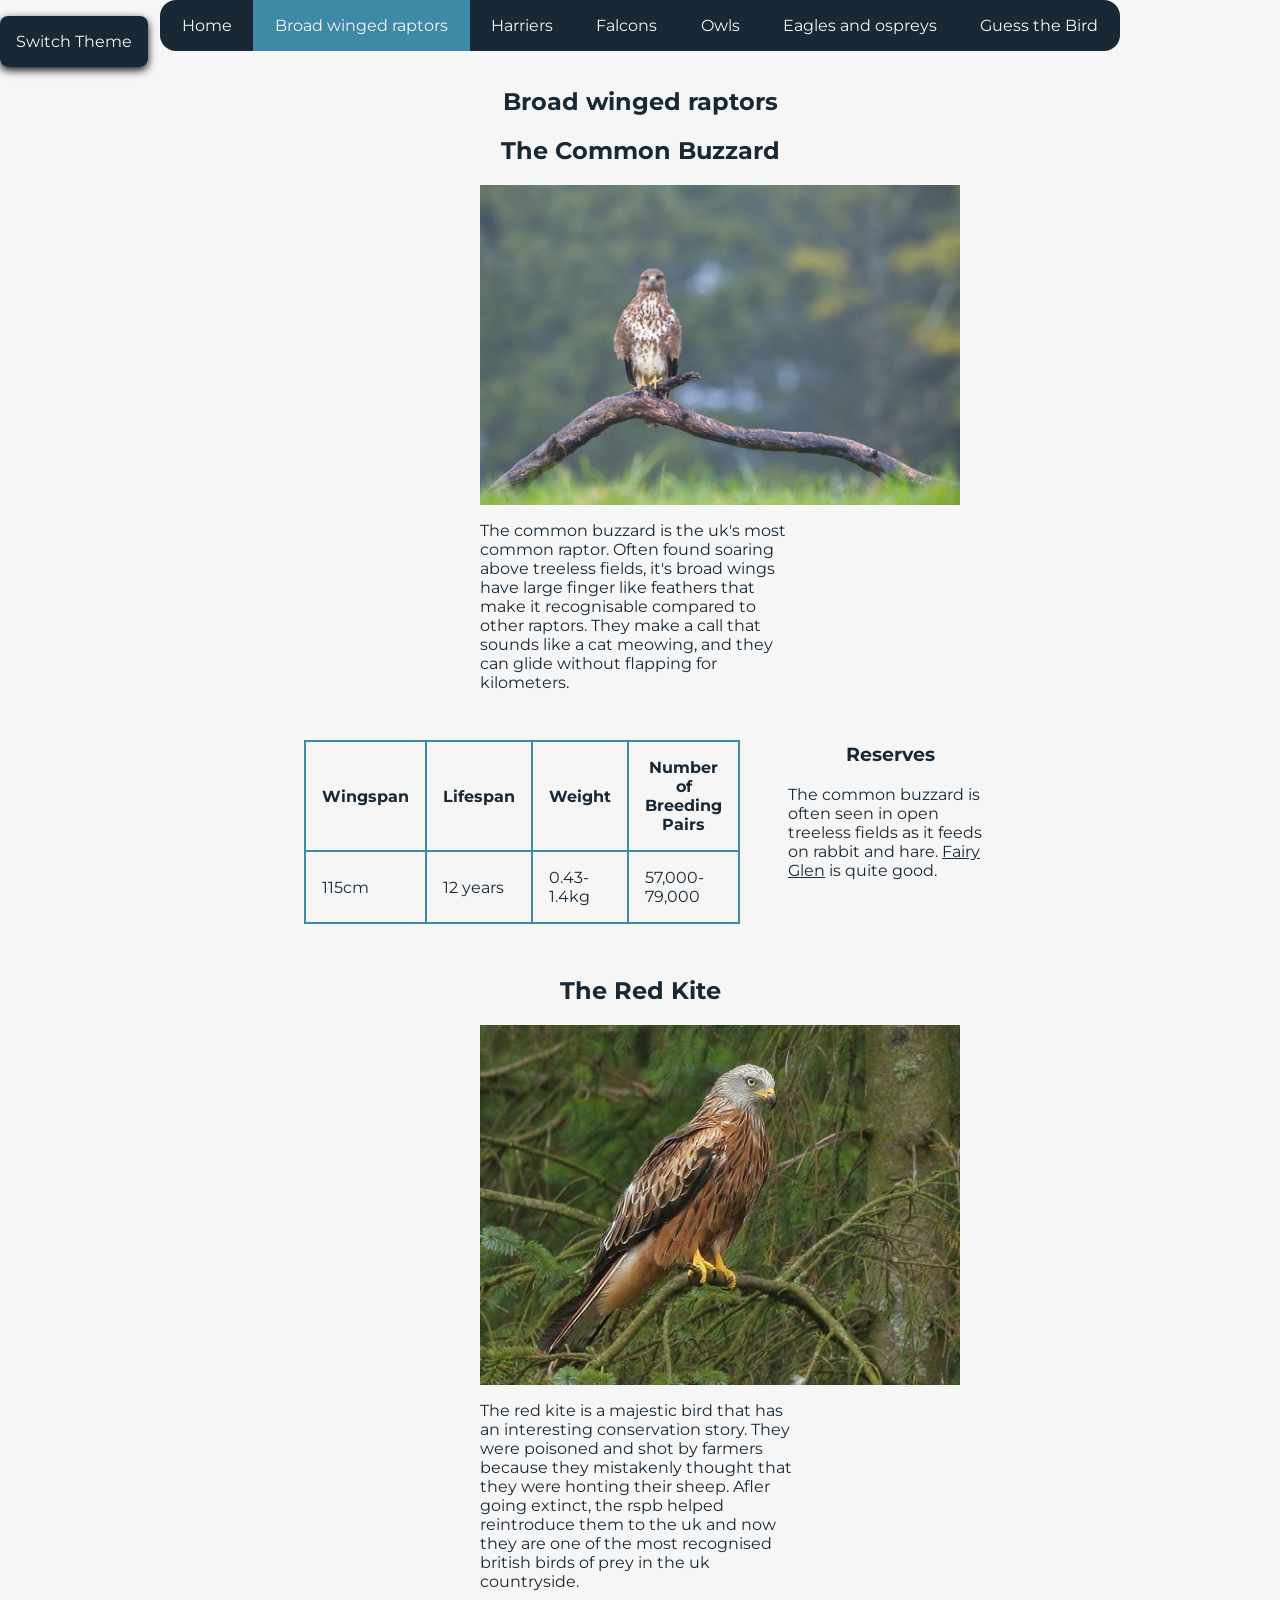
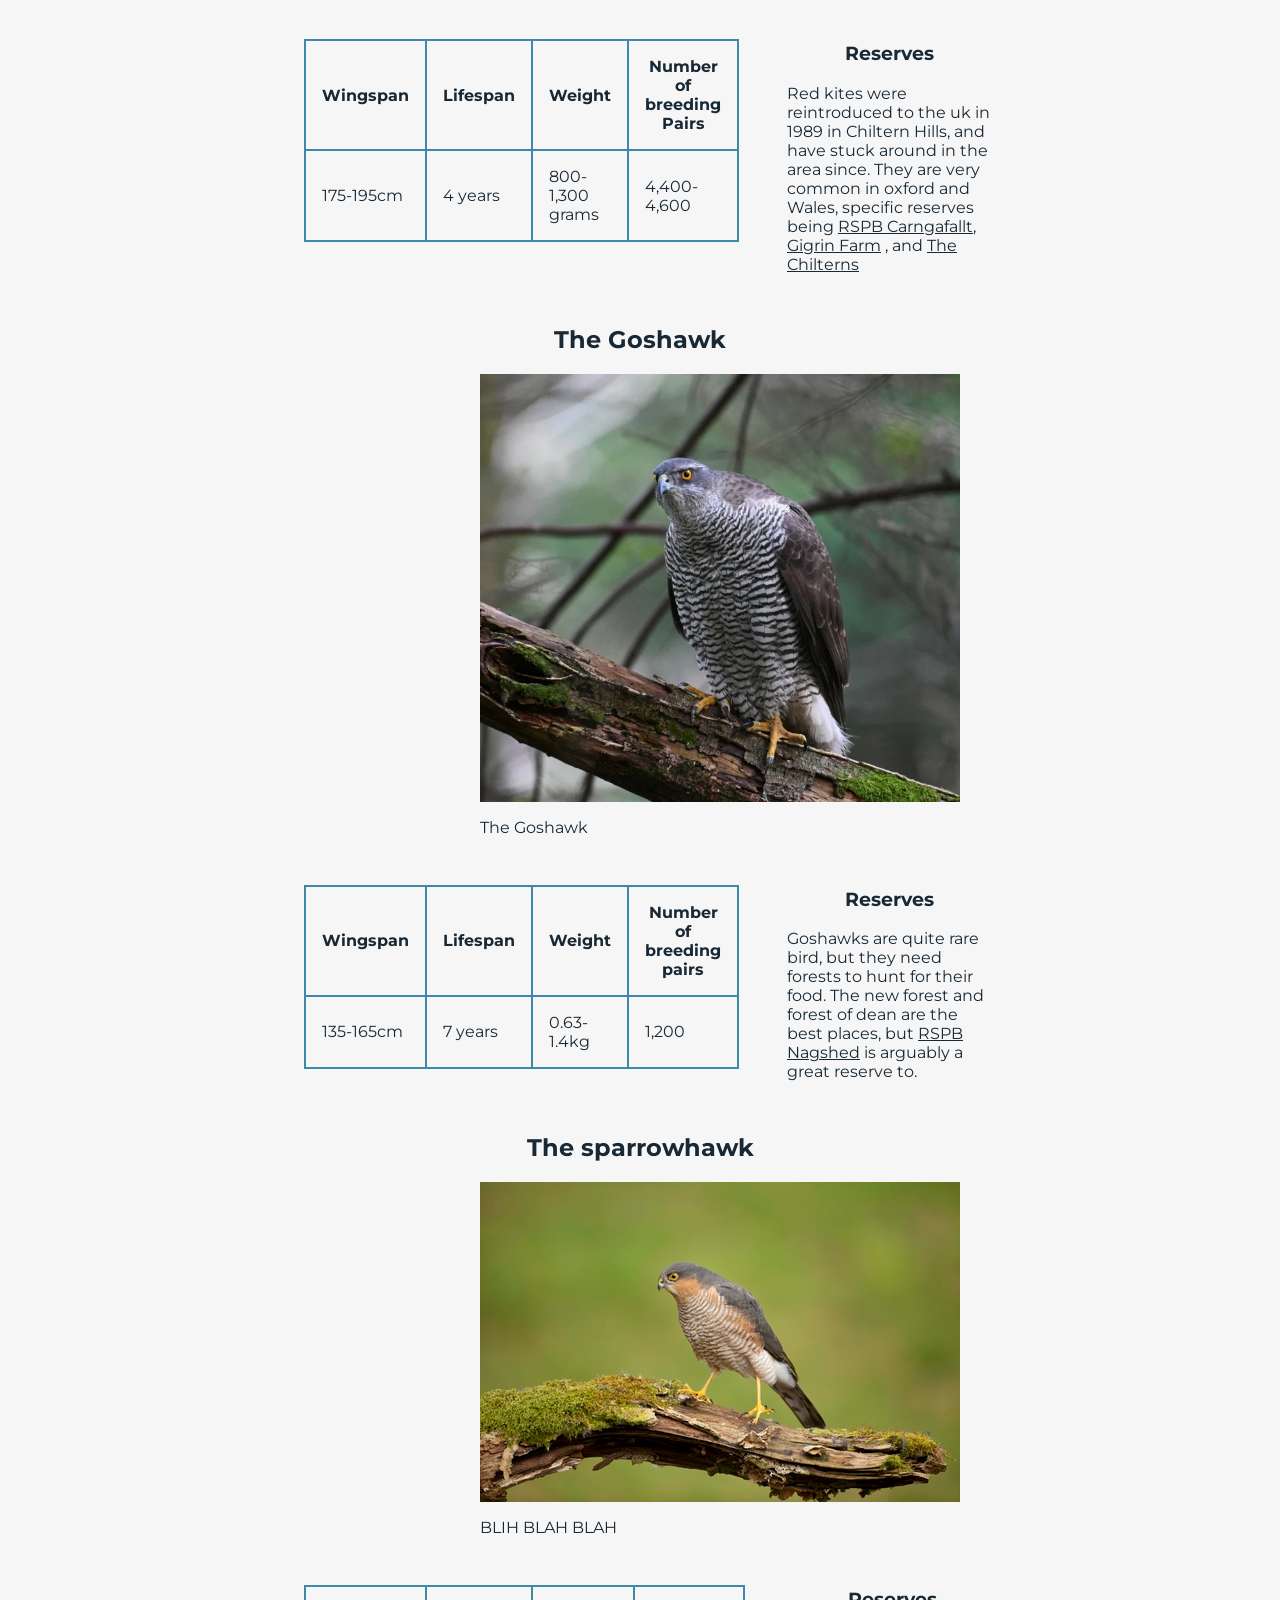
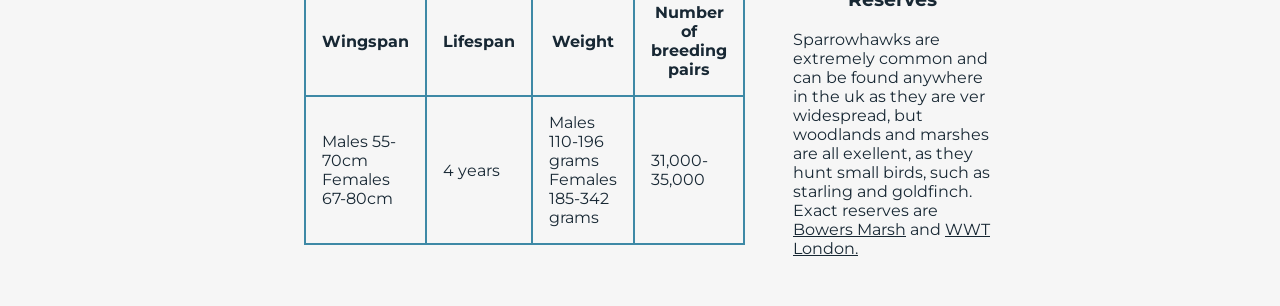
==== buzzards-and-hawks.html @ 65087726 "Add files via upload I have uploaded my entire website" ====
<!DOCTYPE html>
<html>
    <head>
        <link href="main.css" rel="stylesheet" />
        <link href='https://fonts.googleapis.com/css?family=Montserrat' rel='stylesheet'>
        <title>
            UK Birds Of Prey - Broad Winged Raptors
        </title>
	<script src="script.js" defer></script>
    </head>
    <body>
      <a href="#" id="theme-toggle">Switch Theme</a>
        <section class="navbar">
            <ul>
                <li><a href="index.html">Home</a></li>
                <li><a class="active" href="Buzzards-and-Hawks.html">Broad winged raptors</a></li>
                <li><a href="harriers.html">Harriers</a></li>
                <li><a href="falcons.html">Falcons</a></li>
                <li><a href="owls.html">Owls</a></li>
                <li><a href="eagles.html">Eagles and ospreys</a></li>
                <li><a href="game.html">Guess the Bird</a></li>
            </ul>
        </section>
        <section class="bird">
            <h1>
                Broad winged raptors
            </h1>
            <section class="buzzard">
                <h2>
                The Common Buzzard
                </h2>
                <section class="headline">
                    <img src="Buzzard2.jpg">
                    <p class="d_buzzard">
                        The common buzzard is the uk's most common raptor. Often found soaring above treeless
                        fields, it's broad wings have  large finger like feathers that make it recognisable compared to other raptors.
                        They make a call that sounds like a cat meowing, and they can glide without flapping for kilometers.
                    </p>
                </section>
                <section class="together">
                   <section class="stats">
                    <table class="s_buzzard">
                            <tr>
                                <th>
                                    Wingspan
                                </th>
                                <th>
                                    Lifespan
                                </th>
                                <th>
                                    Weight
                                </th>
                                <th>
                                    Number of Breeding Pairs
                                </th>
                            </tr>
                            <tr>
                               	<td>
                                   	115cm
                                </td>
                                <td>
                                   	12 years
                                </td>
                                <td>
                                   	0.43-1.4kg
                                </td>
                                <td>
                                   	57,000-79,000
                                </td>
                            </tr>
                        </table>
                    </section>
                    <section class="reserves">
                        <h3>
                            Reserves
                        </h3>
                        <p class="r_buzzard">
                            The common buzzard is often seen in open treeless fields as it feeds
                            on rabbit and hare.
                            <a href="https://www.rspb.org.uk/days-out/reserves/fairy-glen">Fairy Glen</a> is quite good.
                        </p>
                    </section>
                </section>
            </section>
            <section class="kite">
                <h2>
                    The Red Kite
                </h2>
                <section class="headline">
                    <img src="kite.jpg">
                    <p class="d_kite">
                        The red kite is a majestic bird that has an interesting conservation story. They were poisoned and shot by farmers because they mistakenly thought
                        that they were honting their sheep. Afler going extinct, the rspb helped reintroduce them to the uk and now they are one of the most recognised
                        british birds of prey in the uk countryside.
                    </p>
                </section>
                <section class="together">
                    <Section class="stats">
                            <table class=""s_kite">
                            <tr>
                                <th>
                                    Wingspan
                                </th>
                                <th>
                                    Lifespan
                                </th>
                                <th>
                                    Weight
                                </th>
                                <th>
                                    Number of breeding Pairs
                                </th>
                            </tr>
                            <tr>
                                <td>
                                    175-195cm
                                </td>
                                <td>
                                    4 years
                                </td>
                                <td>
                                    800-1,300 grams
                                </td>
                                <td>
                                    4,400-4,600
                                </td>
                            </tr>
                        </table>
                    </section>
                    <section class="reserves">
                        <h3>
                            Reserves
                        </h3>
                        <p class="r_kite">
                            Red kites were reintroduced to the uk in 1989 in Chiltern Hills, and have stuck around in the area since.
                            They are very common in oxford and Wales, specific reserves being
                            <a href="https://www.rspb.org.uk/days-out/reserves/carngafallt">RSPB Carngafallt</a>,
                            <a href="https://www.gigrin.co.uk/">Gigrin Farm</a>
                            , and <a href="https://www.chilterns.org.uk/">The Chilterns</a>
                        </p>
                    </section>
                </section>
            </section>
            <section class="goshawk">
                <h2>
                    The Goshawk
                </h2>
                <section class="headline">
                    <img src="gosh.jpg">
                    <p class="d_goshawk">
                        The Goshawk
                    </p>
                </section>
                <section class="together">
                    <section class="stats">
                        <table class="s_goshawk">
                            <tr>
                                <th>
                                    Wingspan
                                </th>
                                <th>
                                    Lifespan
                                </th>
                                <th>
                                    Weight
                                </th>
                                <th>
                                    Number of breeding pairs
                                </th>
                            </tr>
                            <tr>
                                <td>
                                    135-165cm
                                </td>
                                <td>
                                    7 years
                                </td>
                                <td>
                                    0.63-1.4kg
                                </td>
                                <td>
                                    1,200
                                </td>
                            </tr>
                        </table>
                    </section>
                    <section class="reserves">
                        <h3>
                            Reserves
                        </h3>
                        <p class="r_goshawk">
                            Goshawks are quite rare bird, but they need forests to hunt for their food. The new forest and forest of dean
                            are the best places, but <a href="https://www.rspb.org.uk/days-out/reserves/nagshead">RSPB Nagshed</a>
                            is arguably a great reserve to.
                        </p>
                    </section>
                </section>
            </section>
            <section class="sparrow">
                <h2>
                    The sparrowhawk
                </h2>
                <section class="headline">
                    <img src="sparrow.jpg">
                    <p class="d_sparrow">
                        BLIH BLAH BLAH
                    </p>
                </section>
                <section class="together">
                    <section class="stats">
                        <table class="s_sparrow">
                            <tr>
                                <th>
                                    Wingspan
                                </th>
                                <th>
                                    Lifespan
                                </th>
                                <th>
                                    Weight
                                </th>
                                <th>
                                    Number of breeding pairs
                                </th>
                            </tr>
                            <tr>
                                <td>
                                    Males 55-70cm  Females 67-80cm
                                </td>
                                <td>
                                4 years
                                </td>
                                <td>
                                    Males 110-196 grams  Females 185-342 grams
                                </td>
                                <td>
                                    31,000-35,000
                                </td>
                            </tr>
                        </table>
                    </section>
                    <section class="reserves">
                        <h3>
                            Reserves
                        </h3>
                        <p class="r_sparrow">
                            Sparrowhawks are extremely common and can be found anywhere in the uk as they are ver widespread, but woodlands
                            and marshes are all exellent, as they hunt small birds, such as starling and goldfinch. Exact reserves are
                            <a href="https://www.rspb.org.uk/days-out/reserves/bowers-marsh">Bowers Marsh</a> and
                            <a href="https://www.wwt.org.uk/wetland-centres/london">WWT London.</a>
                        </p>
                    </section>
                </section>
            </section>
        </section>
    </body>
</html>
---- main.css ----
:root {
    --theme-ink: #182834;
    --theme-paper: #f6f6f6;
    --theme-paper-alt: #efefef;
    --theme-accent: #3e89a6;
    --theme-contrast-bg: #111111;
}

body.dark-mode {
    --theme-ink: #f6f6f6;
    --theme-paper: #182834;
    --theme-paper-alt: #111111;
    --theme-accent: #3e89a6;
    --theme-contrast-bg: #d9d9d9;
}

body, a {
    color: var(--tc);
    background-color: var(--bc);
}
section:not(.navbar) {
    background-color: var(--bc);
}
:root {
    & section.transparent,
    & section.navbar,
    & section.navbar>ul {
        --tc: var(--theme-ink);
        --bc: transparent;
    }

    & section.lightest,
    & section.links img {
        --tc: var(--theme-ink);
        --bc: var(--theme-paper-alt);
    }

    & section.light,
    body {
        --tc: var(--theme-ink);
        --bc: var(--theme-paper);
    }

    & section.lightmedium,
    & a.active {
        --tc: var(--theme-paper);
        --bc: var(--theme-accent);
    }

    & section.darkmedium {
        --tc: var(--theme-ink);
        --bc: var(--theme-accent);
    }

    & section.dark,
    & ul li a {
        --tc: var(--theme-paper);
        --bc: var(--theme-ink);
    }

    & section.darkest,
    & ul li a:hover:not(.active) {
        --tc: var(--theme-paper);
        --bc: var(--theme-contrast-bg);
    }

}

#theme-toggle {
    position: fixed
    top: 0.5em;
    padding: 1em 1em;
    background-color: var(--theme-ink);
    color: var(--theme-paper);
    text-decoration: none;
    border-radius: 0.5em;
    box-shadow: 0 0.2em 0.5em var(--theme-contrast-bg);
}

body {
    font-family: "Montserrat", sans-serif;
}
body {
    margin: 0;
    padding: 0;
}
h1,
h2,
h3,
h4,
h5,
h6 {
    text-align: center;
}
ul {
    list-style-type: none;
    margin: 0;
    padding: 0;
    display: flex;
}

ul li {
    flex: auto;
}

ul li:first-child a {
    border-radius: 1em 0 0 1em;
}

ul li:last-child a {
    border-radius: 0 1em 1em 0;
}

ul li a {
    display: block;
    text-align: center;
    padding: 1em;
    text-decoration: none;
}
body {
    padding-top: 2em;
}
section.bird {
    padding: 1em;
    margin-left: 20%;
    margin-right: 20%;
}
section.bird td,
section.bird th {
	padding: 1em;
	border: solid 2px var(--theme-accent);
}

section.home_image {
    margin-bottom: 4em;
}


section.links {
    margin-top: 4em;
    padding: 1em;
}

section.links -img {
    justify-content: center;
    align-items: center;
    display: flex;
    padding-top: 20%;
}
section.links img {
    transition: transform 0.2s;
    width: 27em;
    height: 20em;
    margin: 0 auto;
    border-radius: 10px;
}
section.links img:hover {
    transform: scale(1.25);
}
section.links {
    margin-left: 20%;
    margin-right: 20%;
}
section.headline {
    margin-left: 13em;
    margin-right: 13em;
}

section.headline img {
    width: 480px;
    margin-left: auto;
    margin-right: auto;
    display: flex;
}
section.stats {
    width: 30em;
    min-height: 1em;
    padding: 2em;
    flex: 50%;
}
section.reserves {
    width: 30em;
    min-height: 10em;
    padding: 1em;
    flex: 50%;
}
section.together {
    display: flex;
}
section.s_marsh {
    display: flex;
    flex-wrap: wrap;
}
section.card {
    flex: auto;
    padding: 1em;
}
section.bird table {
    border-collapse: collapse;
}
section.home_image img {
    width: 800px;
    margin-left: auto;
    margin-right: auto;
    display: flex;
}
section.navbar {
    inset: 0 0 auto 0;
    margin: 0 auto;
    width: 60em;
    height: 1em;
    position: fixed;
}
section.quiz img {
    max-width: 480px;
    max-height: 430px;
}
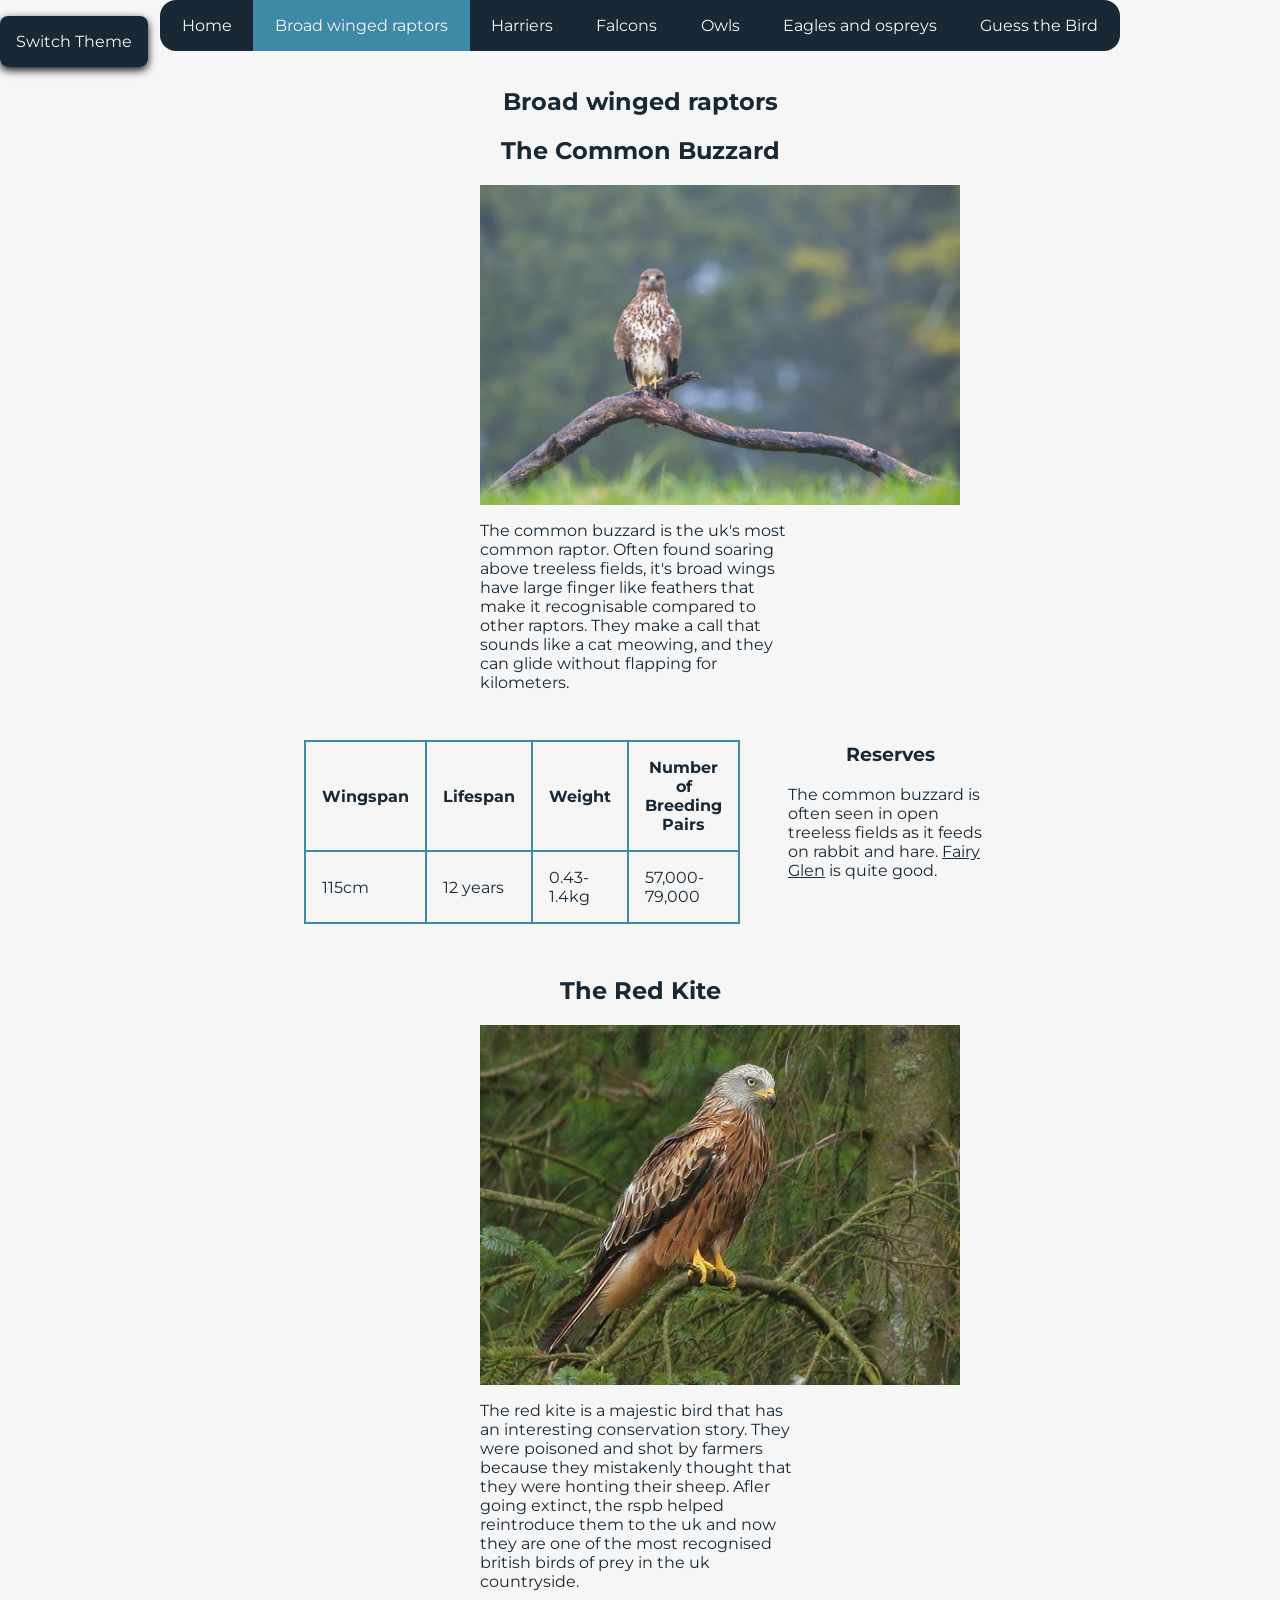
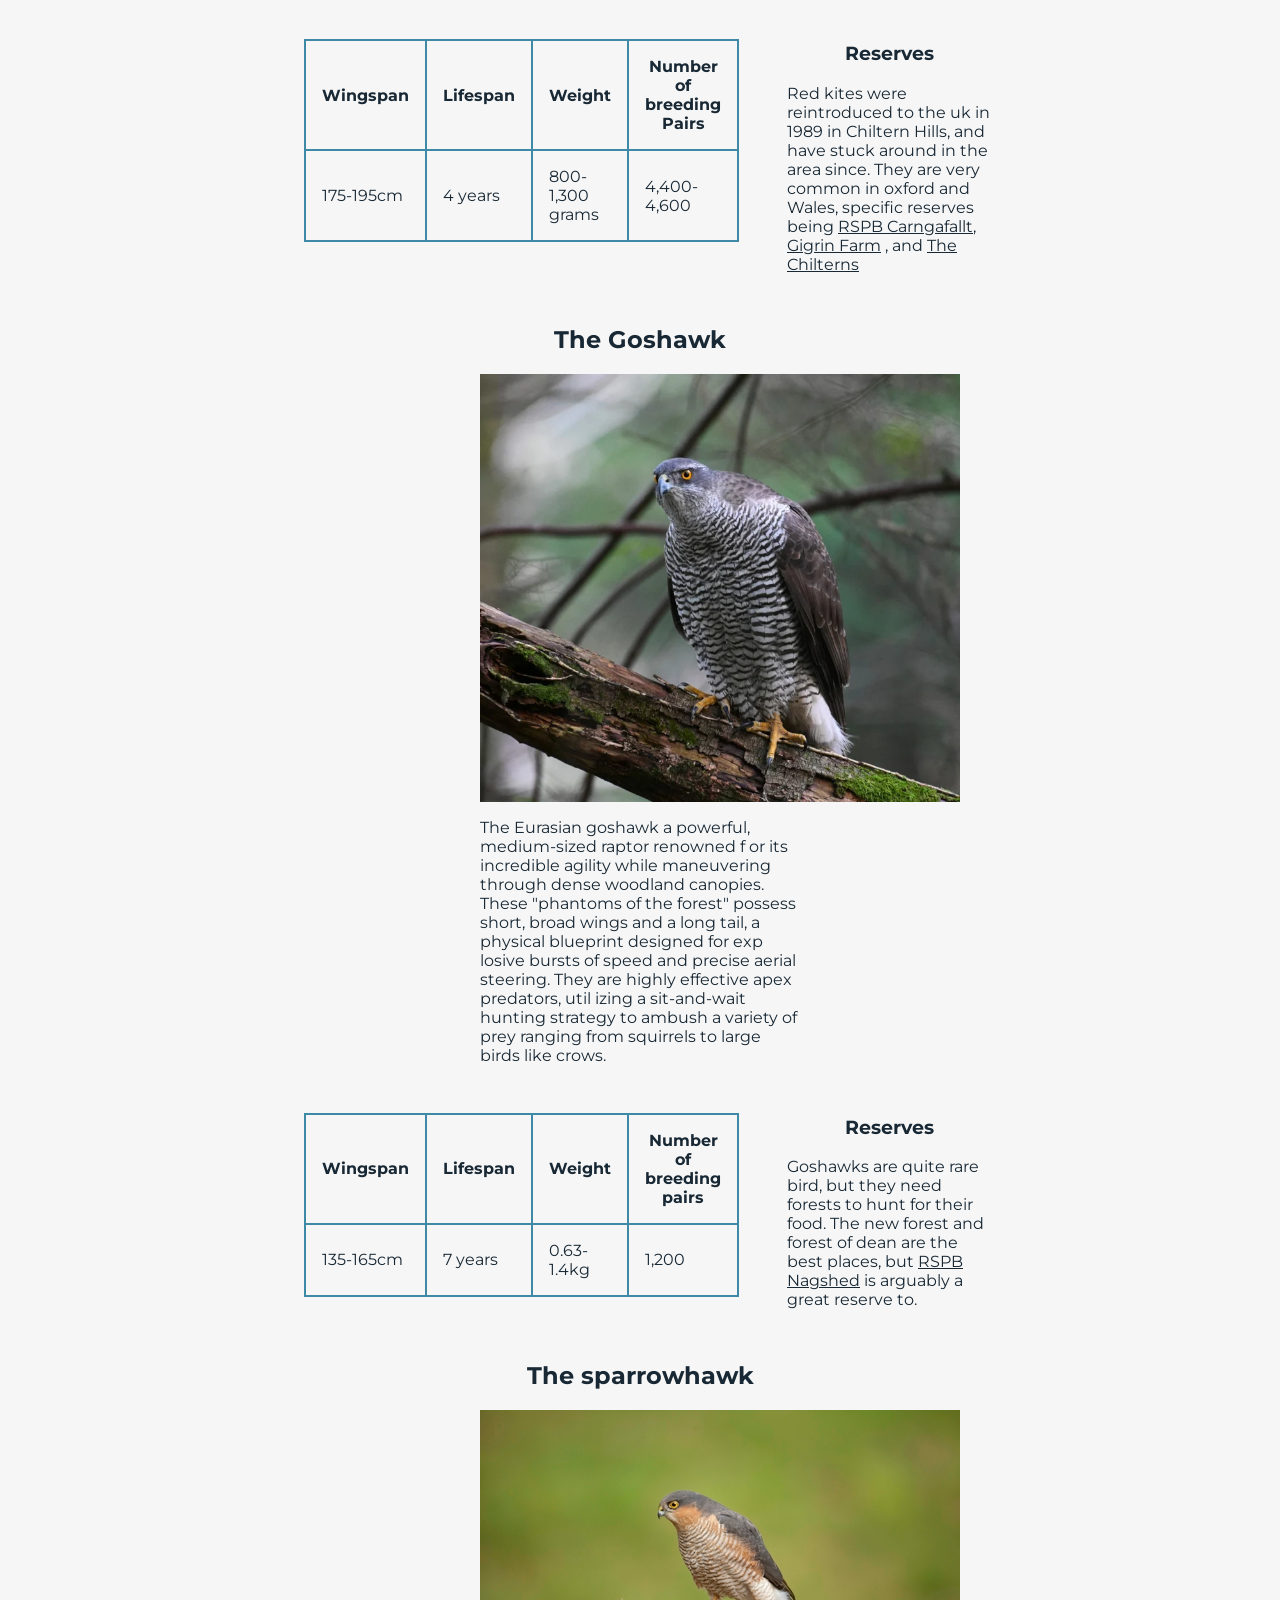
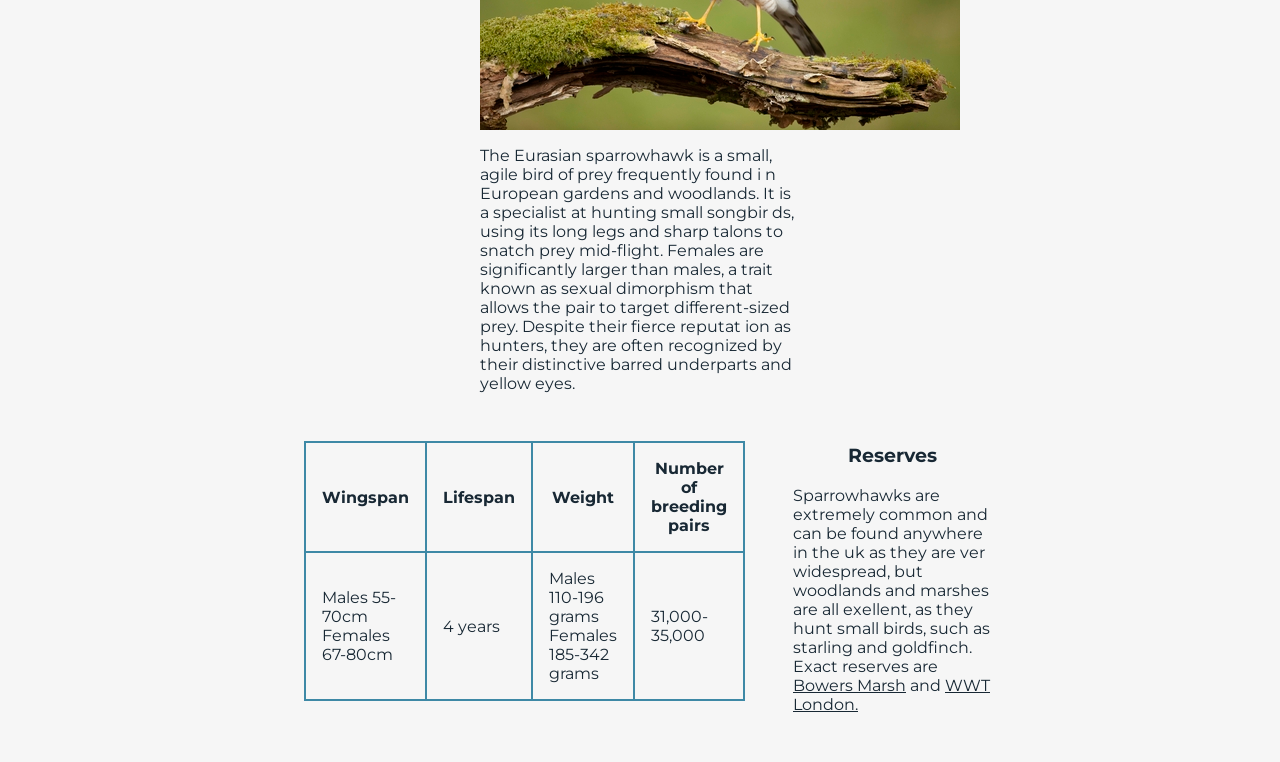
==== commit 7c6552c9: "Add files via upload" ====
--- a/buzzards-and-hawks.html
+++ b/buzzards-and-hawks.html
@@ -1,19 +1,19 @@
 <!DOCTYPE html>
 <html>
     <head>
-        <link href="main.css" rel="stylesheet" />
+        <link href="css/main.css" rel="stylesheet" />
         <link href='https://fonts.googleapis.com/css?family=Montserrat' rel='stylesheet'>
         <title>
             UK Birds Of Prey - Broad Winged Raptors
         </title>
-	<script src="script.js" defer></script>
+	<script src="js/theme.js" defer></script>
     </head>
     <body>
       <a href="#" id="theme-toggle">Switch Theme</a>
         <section class="navbar">
             <ul>
                 <li><a href="index.html">Home</a></li>
-                <li><a class="active" href="Buzzards-and-Hawks.html">Broad winged raptors</a></li>
+                <li><a class="active" href="buzzards-and-hawks.html">Broad winged raptors</a></li>
                 <li><a href="harriers.html">Harriers</a></li>
                 <li><a href="falcons.html">Falcons</a></li>
                 <li><a href="owls.html">Owls</a></li>
@@ -25,12 +25,12 @@
             <h1>
                 Broad winged raptors
             </h1>
-            <section class="buzzard">
+            <section class="Buzzard">
                 <h2>
                 The Common Buzzard
                 </h2>
                 <section class="headline">
-                    <img src="Buzzard2.jpg">
+                    <img src="img/Buzzard2.jpg">
                     <p class="d_buzzard">
                         The common buzzard is the uk's most common raptor. Often found soaring above treeless
                         fields, it's broad wings have  large finger like feathers that make it recognisable compared to other raptors.
@@ -87,7 +87,7 @@
                     The Red Kite
                 </h2>
                 <section class="headline">
-                    <img src="kite.jpg">
+                    <img src="img/kite.jpg">
                     <p class="d_kite">
                         The red kite is a majestic bird that has an interesting conservation story. They were poisoned and shot by farmers because they mistakenly thought
                         that they were honting their sheep. Afler going extinct, the rspb helped reintroduce them to the uk and now they are one of the most recognised
@@ -146,9 +146,14 @@
                     The Goshawk
                 </h2>
                 <section class="headline">
-                    <img src="gosh.jpg">
+                    <img src="img/gosh.jpg">
                     <p class="d_goshawk">
-                        The Goshawk
+                        The Eurasian goshawk a powerful, medium-sized raptor renowned f
+                        or its incredible agility while maneuvering through dense woodland canopies. These "phantoms
+                        of the forest" possess short, broad wings and a long tail, a physical blueprint designed for exp
+                        losive bursts of speed and precise aerial steering. They are highly effective apex predators, util
+                        izing a sit-and-wait hunting strategy to ambush a variety of prey ranging from squirrels to large birds
+                        like crows.
                     </p>
                 </section>
                 <section class="together">
@@ -201,9 +206,14 @@
                     The sparrowhawk
                 </h2>
                 <section class="headline">
-                    <img src="sparrow.jpg">
+                    <img src="img/sparrow.jpg">
                     <p class="d_sparrow">
-                        BLIH BLAH BLAH
+                        The Eurasian sparrowhawk is a small, agile bird of prey frequently found i
+                        n European gardens and woodlands. It is a specialist at hunting small songbir
+                        ds, using its long legs and sharp talons to snatch prey mid-flight. Females
+                        are significantly larger than males, a trait known as sexual dimorphism that
+                        allows the pair to target different-sized prey. Despite their fierce reputat
+                        ion as hunters, they are often recognized by their distinctive barred underparts and yellow eyes.
                     </p>
                 </section>
                 <section class="together">
--- a/css/main.css
+++ b/css/main.css
@@ -0,0 +1,257 @@
+:root {
+    --theme-ink: #182834;
+    --theme-paper: #f6f6f6;
+    --theme-paper-alt: #efefef;
+    --theme-accent: #3e89a6;
+    --theme-contrast-bg: #111111;
+}
+
+body.dark-mode {
+    --theme-ink: #f6f6f6;
+    --theme-paper: #182834;
+    --theme-paper-alt: #111111;
+    --theme-accent: #3e89a6;
+    --theme-contrast-bg: #d9d9d9;
+}
+
+body, a {
+    color: var(--tc);
+    background-color: var(--bc);
+}
+section:not(.navbar) {
+    background-color: var(--bc);
+}
+:root {
+    & section.transparent,
+    & section.navbar,
+    & section.navbar>ul {
+        --tc: var(--theme-ink);
+        --bc: transparent;
+    }
+
+    & section.lightest,
+    & section.links img {
+        --tc: var(--theme-ink);
+        --bc: var(--theme-paper-alt);
+    }
+
+    & section.light,
+    body {
+        --tc: var(--theme-ink);
+        --bc: var(--theme-paper);
+    }
+
+    & section.lightmedium,
+    & a.active {
+        --tc: var(--theme-paper);
+        --bc: var(--theme-accent);
+    }
+
+    & section.darkmedium {
+        --tc: var(--theme-ink);
+        --bc: var(--theme-accent);
+    }
+
+    & section.dark,
+    & ul li a {
+        --tc: var(--theme-paper);
+        --bc: var(--theme-ink);
+    }
+
+    & section.darkest,
+    & ul li a:hover:not(.active) {
+        --tc: var(--theme-paper);
+        --bc: var(--theme-contrast-bg);
+    }
+
+}
+
+#theme-toggle {
+    position: fixed
+    top: 0.5em;
+    padding: 1em 1em;
+    background-color: var(--theme-ink);
+    color: var(--theme-paper);
+    text-decoration: none;
+    border-radius: 0.5em;
+    box-shadow: 0 0.2em 0.5em var(--theme-contrast-bg);
+}
+
+body {
+    font-family: "Montserrat", sans-serif;
+}
+body {
+    margin: 0;
+    padding: 0;
+}
+h1,
+h2,
+h3,
+h4,
+h5,
+h6 {
+    text-align: center;
+}
+ul {
+    list-style-type: none;
+    margin: 0;
+    padding: 0;
+    display: flex;
+}
+
+ul li {
+    flex: auto;
+}
+
+ul li:first-child a {
+    border-radius: 1em 0 0 1em;
+}
+
+ul li:last-child a {
+    border-radius: 0 1em 1em 0;
+}
+
+ul li a {
+    display: block;
+    text-align: center;
+    padding: 1em;
+    text-decoration: none;
+}
+body {
+    padding-top: 2em;
+}
+section.bird {
+    padding: 1em;
+    margin-left: 20%;
+    margin-right: 20%;
+}
+section.bird td,
+section.bird th {
+	padding: 1em;
+	border: solid 2px var(--theme-accent);
+}
+
+section.home_image {
+    margin-bottom: 4em;
+}
+
+
+section.links {
+    margin-top: 4em;
+    padding: 1em;
+}
+
+section.links -img {
+    justify-content: center;
+    align-items: center;
+    display: flex;
+    padding-top: 20%;
+}
+section.links img {
+    transition: transform 0.2s;
+    width: 27em;
+    height: 20em;
+    margin: 0 auto;
+    border-radius: 10px;
+}
+section.links img:hover {
+    transform: scale(1.25);
+}
+section.links {
+    margin-left: 20%;
+    margin-right: 20%;
+}
+section.headline {
+    margin-left: 13em;
+    margin-right: 13em;
+}
+
+section.headline img {
+    width: 480px;
+    margin-left: auto;
+    margin-right: auto;
+    display: flex;
+}
+section.stats {
+    width: 30em;
+    min-height: 1em;
+    padding: 2em;
+    flex: 50%;
+}
+section.reserves {
+    width: 30em;
+    min-height: 10em;
+    padding: 1em;
+    flex: 50%;
+}
+section.together {
+    display: flex;
+}
+section.gallery {
+    display: flex;
+    flex-wrap: wrap;
+}
+section.card {
+    flex: auto;
+    padding: 1em;
+}
+section.bird table {
+    border-collapse: collapse;
+}
+section.home_image img {
+    width: 800px;
+    margin-left: auto;
+    margin-right: auto;
+    display: flex;
+}
+section.navbar {
+    inset: 0 0 auto 0;
+    margin: 0 auto;
+    width: 60em;
+    height: 1em;
+    position: fixed;
+}
+section.quiz img {
+    max-width: 480px;
+    max-height: 430px;
+}
+
+@keyframes fadein {
+    from {
+    opacity: 0;
+    transform: scale(0.9);
+    }
+    to {
+    opacity: 1;
+    transform: scale(1);
+    }
+}
+
+section.bird {
+    animation: fadein 0.7s ease-out;
+}
+section.hidden {
+    display: none;
+}
+section.show {
+    display: block;
+}
+section.intstructions {
+    margin-left: 40%;
+    width: 30em;
+}
+
+form#quiz>fieldset {
+    width: 30em;
+    margin-left: auto;
+    margin-right: auto;
+}
+section.quizheadline {
+    margin-left: 13em;
+    margin-right: 13em;
+}
+section.quizheadline img {
+    margin-left: auto;
+    margin-right: auto;
+    display: flex;
+}
